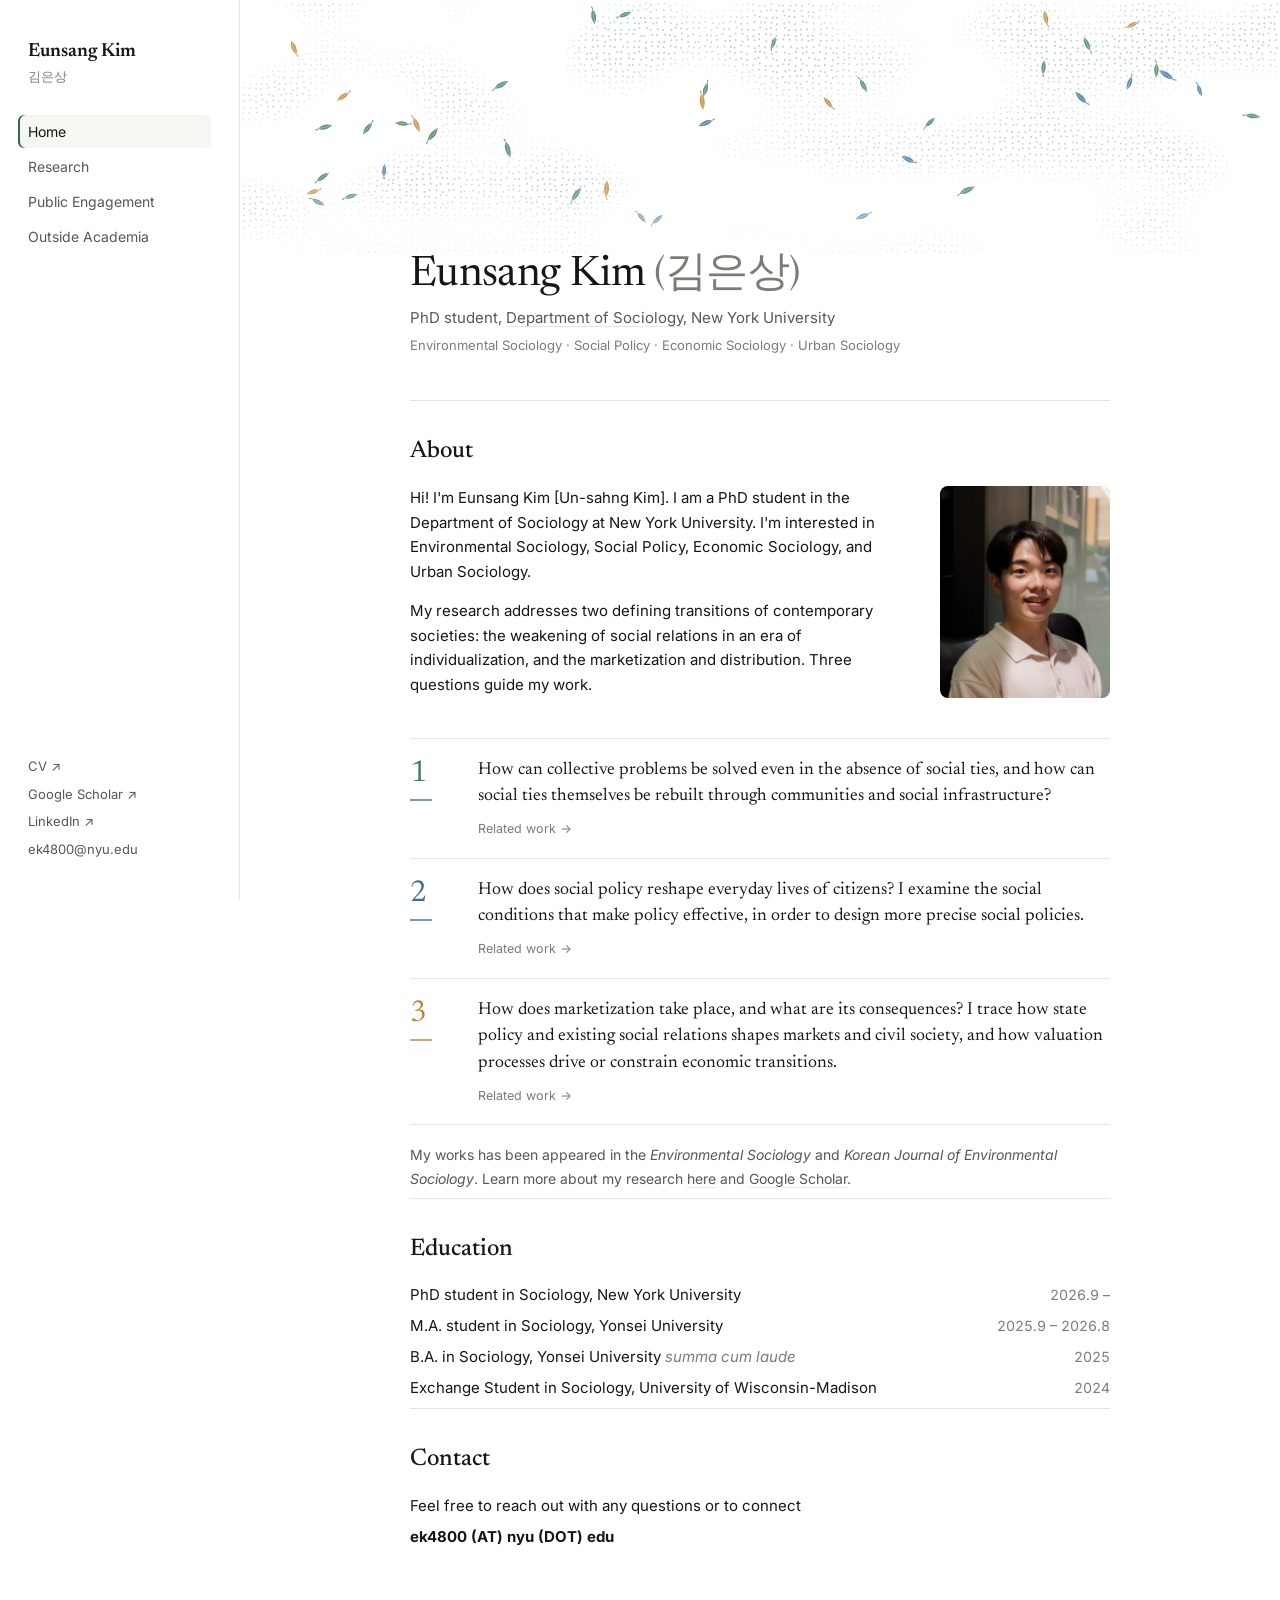
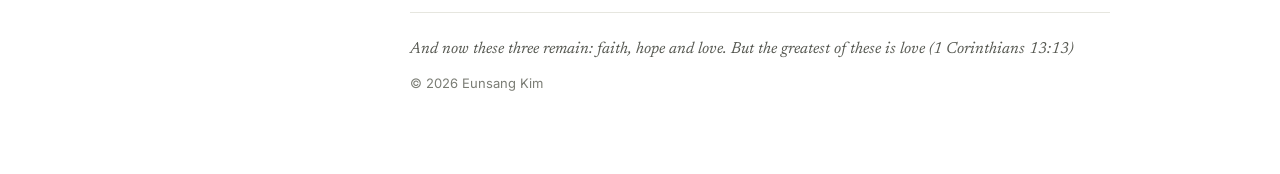
==== index.html @ 079c99fe "Add search metadata, structured data, sitemap and robots.txt Co-Authored-By: Claude Opus 5.5 <norepl" ====
<!DOCTYPE html>
<html lang="en">
<head>
<meta charset="utf-8">
<meta name="viewport" content="width=device-width, initial-scale=1">
<title>Eunsang Kim (김은상) | Sociology PhD Student, NYU</title>
<meta name="description" content="Eunsang Kim (김은상) is a PhD student in Sociology at New York University, working on environmental sociology, social policy, economic sociology, and urban sociology.">
<link rel="canonical" href="https://eunsangkim.com/">
<meta property="og:type" content="profile">
<meta property="og:site_name" content="Eunsang Kim (김은상)">
<meta property="og:title" content="Eunsang Kim (김은상) | Sociology PhD Student, NYU">
<meta property="og:description" content="Eunsang Kim (김은상) is a PhD student in Sociology at New York University, working on environmental sociology, social policy, economic sociology, and urban sociology.">
<meta property="og:url" content="https://eunsangkim.com/">
<meta property="og:image" content="https://eunsangkim.com/assets/img/profile.jpg">
<meta name="twitter:card" content="summary">
<script type="application/ld+json">{"@context": "https://schema.org", "@type": "Person", "name": "Eunsang Kim", "alternateName": ["김은상", "Un-sahng Kim"], "url": "https://eunsangkim.com/", "image": "https://eunsangkim.com/assets/img/profile.jpg", "jobTitle": "PhD Student in Sociology", "affiliation": {"@type": "Organization", "name": "New York University, Department of Sociology", "url": "https://as.nyu.edu/departments/sociology.html"}, "alumniOf": [{"@type": "CollegeOrUniversity", "name": "Yonsei University"}], "knowsAbout": ["Environmental Sociology", "Social Policy", "Economic Sociology", "Urban Sociology"], "sameAs": ["https://scholar.google.co.kr/citations?user=zy5nJL8AAAAJ", "https://www.linkedin.com/in/eunsang-kim-756927375/", "https://sites.google.com/view/eunsangkim/home"]}</script>
<link rel="preconnect" href="https://fonts.googleapis.com">
<link rel="preconnect" href="https://fonts.gstatic.com" crossorigin>
<link href="https://fonts.googleapis.com/css2?family=Inter:wght@400;500;600&family=Newsreader:ital,opsz,wght@0,6..72,400;0,6..72,500;0,6..72,600;1,6..72,400&display=swap" rel="stylesheet">
<link rel="stylesheet" href="assets/style.css">
</head>
<body>
<nav class="topbar" aria-label="Pages"><a href="index.html" aria-current="page">Home</a><a href="research.html">Research</a><a href="engagement.html">Public Engagement</a><a href="outside.html">Outside Academia</a><a href="https://drive.google.com/file/d/1_qo_aVGO8cDRxe0GpnkhuQXj25L4HvOu/view?usp=sharing" target="_blank" rel="noopener">CV ↗</a></nav>
<div class="shell">
  <aside class="sidebar">
    <a class="brand" href="index.html"><div class="name">Eunsang Kim</div><div class="name-ko">김은상</div></a>
    <nav class="nav" aria-label="Pages">
      <a href="index.html" aria-current="page">Home</a>
      <a href="research.html">Research</a>
      <a href="engagement.html">Public Engagement</a>
      <a href="outside.html">Outside Academia</a>
    </nav>
    <div class="side-links">
      <a href="https://drive.google.com/file/d/1_qo_aVGO8cDRxe0GpnkhuQXj25L4HvOu/view?usp=sharing" target="_blank" rel="noopener">CV ↗</a>
      <a href="https://scholar.google.co.kr/citations?user=zy5nJL8AAAAJ&amp;hl=ko&amp;oi=ao" target="_blank" rel="noopener">Google Scholar ↗</a>
      <a href="https://www.linkedin.com/in/eunsang-kim-756927375/" target="_blank" rel="noopener">LinkedIn ↗</a>
      <a href="mailto:ek4800@nyu.edu">ek4800@nyu.edu</a>
    </div>
  </aside>
  <main class="main" id="top">
    <header class="hero">
      <canvas class="stream" data-sim="rafts" data-bg="stipple" aria-hidden="true"></canvas>
      <div class="hero-text">
        <h1>Eunsang Kim <span class="ko">(김은상)</span></h1>
        <p class="role">PhD student, <a href="https://as.nyu.edu/departments/sociology.html" target="_blank" rel="noopener">Department of Sociology</a>, New York University</p>
        <p class="fields">Environmental Sociology · Social Policy · Economic Sociology · Urban Sociology</p>
      </div>
    </header>

    <section class="block" id="about">
      <h2>About</h2>
      <div class="about">
        <div class="prose">
          <p>Hi! I'm Eunsang Kim [Un-sahng Kim]. I am a PhD student in the Department of Sociology at New York University. I'm interested in Environmental Sociology, Social Policy, Economic Sociology, and Urban Sociology.</p>
          <p>My research addresses two defining transitions of contemporary societies: the weakening of social relations in an era of individualization, and the marketization and distribution. Three questions guide my work.</p>
        </div>
        <img class="portrait" src="assets/img/profile.jpg" alt="Portrait of Eunsang Kim">
      </div>

      <ol class="rq">
        <li class="c1"><span class="num">1</span>
          <p class="q">How can collective problems be solved even in the absence of social ties, and how can social ties themselves be rebuilt through communities and social infrastructure?</p>
          <a class="more" href="research.html#community">Related work →</a></li>
        <li class="c2"><span class="num">2</span>
          <p class="q">How does social policy reshape everyday lives of citizens? I examine the social conditions that make policy effective, in order to design more precise social policies.</p>
          <a class="more" href="research.html#policy">Related work →</a></li>
        <li class="c3"><span class="num">3</span>
          <p class="q">How does marketization take place, and what are its consequences? I trace how state policy and existing social relations shapes markets and civil society, and how valuation processes drive or constrain economic transitions.</p>
          <a class="more" href="research.html#valuation">Related work →</a></li>
      </ol>
      <p class="venue">My works has been appeared in the <em>Environmental Sociology</em> and <em>Korean Journal of Environmental Sociology</em>. Learn more about my research <a href="research.html">here</a> and <a href="https://scholar.google.co.kr/citations?user=zy5nJL8AAAAJ&amp;hl=ko&amp;oi=ao" target="_blank" rel="noopener">Google Scholar</a>.</p>
    </section>

    <section class="block" id="education">
      <h2>Education</h2>
      <dl class="dl">
        <dt>PhD student in Sociology, New York University</dt><dd>2026.9 –</dd>
        <dt>M.A. student in Sociology, Yonsei University</dt><dd>2025.9 – 2026.8</dd>
        <dt>B.A. in Sociology, Yonsei University <span class="note">summa cum laude</span></dt><dd>2025</dd>
        <dt>Exchange Student in Sociology, University of Wisconsin-Madison</dt><dd>2024</dd>
      </dl>
    </section>

    <section class="block contact" id="contact">
      <h2>Contact</h2>
      <p>Feel free to reach out with any questions or to connect</p>
      <p><strong>ek4800 (AT) nyu (DOT) edu</strong></p>
    </section>

    <footer class="foot">
      <blockquote>And now these three remain: faith, hope and love. But the greatest of these is love (1 Corinthians 13:13)</blockquote>
      <p>© 2026 Eunsang Kim</p>
    </footer>
  </main>
</div>
<script src="assets/sims.js?v=13"></script>
</body>
</html>
---- assets/style.css ----
/* Eunsang Kim — personal site. Plain CSS, no build step. */
:root {
  --bg: #ffffff;
  --surface: #f6f6f2;
  --ink: #161714;
  --ink-2: #565851;
  --ink-3: #7b7d75;
  --line: #e6e6df;
  --accent: #2f6b4f;
  --accent-soft: #e8f0eb;
  /* one colour per research question / theme */
  --q1: #3f7d5a;   /* communities & social infrastructure — forest */
  --q2: #3a6f98;   /* social policy & inequality — water */
  --q3: #b9832f;   /* valuation & markets — earth */
  --sans: "Inter", ui-sans-serif, system-ui, -apple-system, "Segoe UI", "Apple SD Gothic Neo", sans-serif;
  --serif: "Newsreader", "Iowan Old Style", Georgia, "Apple SD Gothic Neo", serif;
  --sidebar: 240px;
  --content: 700px;
  --radius: 6px;
}
@media (prefers-color-scheme: dark) {
  :root {
    --bg: #141513; --surface: #1c1d1a; --ink: #eeeee8; --ink-2: #b4b5ad;
    --ink-3: #8a8b83; --line: #2b2c28; --accent: #7fbf9c; --accent-soft: #1f2a24;
    --q1: #7fbf9c; --q2: #82b1d6; --q3: #ddb06a;
  }
}

* { box-sizing: border-box; }
html { scroll-behavior: smooth; scroll-padding-top: 24px; }
body {
  margin: 0; background: var(--bg); color: var(--ink);
  font: 15px/1.65 var(--sans); -webkit-font-smoothing: antialiased;
}
a { color: inherit; text-decoration: underline; text-decoration-color: var(--line); text-underline-offset: 3px; }
a:hover { color: var(--accent); text-decoration-color: currentColor; }
img { max-width: 100%; display: block; }

/* ---------- layout ---------- */
.shell { display: grid; grid-template-columns: var(--sidebar) minmax(0, 1fr); min-height: 100vh; }
.sidebar {
  position: sticky; top: 0; height: 100vh; padding: 40px 28px;
  border-right: 1px solid var(--line); display: flex; flex-direction: column; gap: 28px;
}
.brand { text-decoration: none; }
.brand .name { font: 600 19px/1.25 var(--serif); }
.brand .name-ko { font-size: 13px; color: var(--ink-3); margin-top: 2px; }
.nav { display: flex; flex-direction: column; gap: 2px; }
.nav a {
  text-decoration: none; color: var(--ink-2); font-size: 14px;
  padding: 5px 10px; margin-left: -10px; border-radius: var(--radius);
}
.nav a:hover { color: var(--ink); background: var(--surface); }
.nav a[aria-current="page"] { color: var(--ink); background: var(--surface); box-shadow: inset 2px 0 0 var(--accent); }
.side-links { margin-top: auto; display: flex; flex-direction: column; gap: 6px; font-size: 13px; }
.side-links a { text-decoration: none; color: var(--ink-2); }
.side-links a:hover { color: var(--accent); }

.main { min-width: 0; padding: 0 48px 80px; }
.block, .page-head, .foot, .hero-text { max-width: var(--content); margin-left: auto; margin-right: auto; }

/* ---------- home hero with flock ---------- */
.hero { position: relative; height: min(400px, 60vh); display: flex; align-items: flex-end; padding-bottom: 44px; }
.stream {
  position: absolute; inset: 0 -48px 0 -48px; width: calc(100% + 96px); height: 100%;
  -webkit-mask-image: linear-gradient(to bottom, #000 45%, transparent 78%);
          mask-image: linear-gradient(to bottom, #000 45%, transparent 78%);
}
.hero-text { position: relative; width: 100%; pointer-events: none; animation: rise 900ms cubic-bezier(.2,.7,.2,1) both 150ms; }
.hero-text a { pointer-events: auto; }
.hero h1 { font: 400 clamp(32px, 4vw, 42px)/1.1 var(--serif); margin: 0 0 8px; letter-spacing: -0.015em; }
.hero h1 .ko { color: var(--ink-3); }
.hero .role { font-size: 15px; margin: 0 0 4px; color: var(--ink-2); }
.hero .fields { font-size: 13px; color: var(--ink-3); margin: 0; }

@keyframes rise { from { opacity: 0; transform: translateY(6px); } }

/* ---------- sub-page header ---------- */
.page-head { padding: 72px 0 28px; }
.page-head h1 { font: 400 clamp(30px, 3.6vw, 38px)/1.1 var(--serif); margin: 0; letter-spacing: -0.015em; }
.page-head p { color: var(--ink-3); margin: 8px 0 0; font-size: 14px; }

/* ---------- sections ---------- */
.block { padding: 36px 0 8px; border-top: 1px solid var(--line); }
.block > h2 { font: 500 24px/1.2 var(--serif); margin: 0 0 20px; }
.block h3 {
  font: 600 12px/1.4 var(--sans); text-transform: uppercase; letter-spacing: 0.08em;
  color: var(--ink-3); margin: 32px 0 14px;
}
.block h3:first-of-type { margin-top: 8px; }
.prose p { margin: 0 0 14px; }

.about { display: grid; grid-template-columns: minmax(0, 1fr) 170px; gap: 32px; align-items: start; }
.portrait { width: 170px; aspect-ratio: 4 / 5; object-fit: cover; border-radius: 8px; }

/* research questions: numbered rows tied to theme colours */
.rq { margin: 26px 0 8px; padding: 0; list-style: none; }
.rq li {
  display: grid; grid-template-columns: 54px minmax(0, 1fr); gap: 4px 14px;
  padding: 18px 0; border-top: 1px solid var(--line);
}
.rq li:last-child { border-bottom: 1px solid var(--line); }
.rq .num { font: 400 30px/1 var(--serif); color: var(--c); padding-top: 2px; }
.rq .num::after { content: ""; display: block; width: 22px; height: 2px; margin-top: 10px; background: var(--c); opacity: .7; }
.rq p { margin: 0; }
.rq .q { font: 400 17.5px/1.5 var(--serif); }
.rq .more { grid-column: 2; font-size: 12.5px; color: var(--ink-3); text-decoration: none; margin-top: 6px; }
.rq .more:hover { color: var(--c); }
.c1 { --c: var(--q1); } .c2 { --c: var(--q2); } .c3 { --c: var(--q3); }

.venue { font-size: 14px; color: var(--ink-2); margin: 18px 0 0; }

/* education / simple lists */
.dl { display: grid; grid-template-columns: 1fr auto; gap: 6px 20px; margin: 0; }
.dl dt { margin: 0; }
.dl dd { margin: 0; color: var(--ink-3); font-size: 14px; font-variant-numeric: tabular-nums; text-align: right; }
.dl .note { color: var(--ink-3); font-style: italic; }
.contact p { margin: 0 0 6px; }

/* ---------- research ---------- */
.topic-bar { display: flex; flex-wrap: wrap; gap: 8px; margin: 0 0 8px; }
.pill {
  font: 500 13px/1 var(--sans); height: 30px; padding: 0 12px; border: 0; cursor: pointer;
  border-radius: 999px; color: var(--ink-2); background: transparent; box-shadow: inset 0 0 0 1px var(--line);
  display: inline-flex; align-items: center; gap: 7px;
}
.pill i { width: 8px; height: 8px; border-radius: 50%; background: var(--c); }
.pill:hover { color: var(--ink); background: var(--surface); }
.pill[aria-pressed="true"] { color: var(--bg); background: var(--ink); box-shadow: none; }
.legend { font-size: 12px; color: var(--ink-3); margin: 8px 0 0; }

.theme[hidden] { display: none; }
.theme h3 { display: flex; align-items: center; gap: 8px; }
.theme h3 i { width: 8px; height: 8px; border-radius: 50%; background: var(--c); }
.paper { padding: 16px 0; border-bottom: 1px solid var(--line); }
.paper:last-child { border-bottom: 0; }
.paper .title { font: 500 17px/1.4 var(--serif); margin: 0 0 4px; }
.paper .meta { font-size: 14px; color: var(--ink-2); margin: 0; }
.tag {
  display: inline-block; font: 600 10.5px/1 var(--sans); letter-spacing: 0.06em; text-transform: uppercase;
  padding: 4px 7px; border-radius: 4px; margin-right: 8px; vertical-align: 2px;
  color: var(--ink-2); background: var(--surface); box-shadow: inset 0 0 0 1px var(--line);
}
.tag.pub { color: var(--accent); background: var(--accent-soft); box-shadow: none; }
.honor { font-size: 13px; color: var(--accent); margin: 4px 0 0; }
.links { display: flex; flex-wrap: wrap; gap: 6px; margin-top: 10px; align-items: flex-start; }
.lpill {
  display: inline-flex; align-items: center; height: 26px; padding: 0 10px; border-radius: var(--radius);
  font-size: 12.5px; text-decoration: none; color: var(--ink-2); box-shadow: inset 0 0 0 1px var(--line);
}
.lpill:hover { color: var(--accent); box-shadow: inset 0 0 0 1px var(--accent); }
details { width: auto; }
details[open] { width: 100%; }
details > summary {
  list-style: none; cursor: pointer; display: inline-flex; align-items: center; height: 26px; padding: 0 10px;
  border-radius: var(--radius); font-size: 12.5px; color: var(--ink-2); box-shadow: inset 0 0 0 1px var(--line);
}
details > summary::-webkit-details-marker { display: none; }
details > summary::after { content: "+"; margin-left: 6px; color: var(--ink-3); }
details[open] > summary::after { content: "–"; }
details > summary:hover { color: var(--accent); }
.abstract { font-size: 14px; color: var(--ink-2); margin: 12px 0 4px; padding-left: 14px; border-left: 2px solid var(--line); }
.abstract p { margin: 0 0 10px; }

.awards { list-style: none; margin: 0; padding: 0; }
.awards li { padding: 12px 0; border-bottom: 1px solid var(--line); }
.awards li:last-child { border-bottom: 0; }
.awards .aw { font-weight: 600; }
.awards .org { color: var(--ink-2); font-size: 14px; }
.awards .paper-t { font: italic 15px/1.45 var(--serif); color: var(--ink-2); margin-top: 2px; }
.awards .date { float: right; color: var(--ink-3); font-size: 13px; margin-left: 12px; }
.awards .links { margin-top: 6px; }

.gallery { display: grid; grid-template-columns: repeat(2, 1fr); gap: 16px; margin-top: 8px; }
.gallery figure { margin: 0; }
.gallery img { width: 100%; height: 220px; object-fit: contain; border-radius: var(--radius); background: var(--surface); padding: 8px; }
.gallery figcaption { font-size: 12px; color: var(--ink-3); margin-top: 6px; line-height: 1.4; }

/* ---------- cards (engagement / outside) ---------- */
.item { display: grid; grid-template-columns: 220px minmax(0, 1fr); gap: 26px; padding: 26px 0; border-bottom: 1px solid var(--line); align-items: start; }
.item:last-child { border-bottom: 0; }
.item.noimg { grid-template-columns: 1fr; }
.item .pic { display: flex; flex-direction: column; gap: 8px; }
.item .pic img { width: 100%; height: auto; max-height: 300px; object-fit: cover; border-radius: var(--radius); }
.item .pic img.full { max-height: none; }
.item .pic img.logo { object-fit: contain; background: #fff; padding: 18px; }
.item h4 { font: 500 18px/1.35 var(--serif); margin: 0 0 2px; }
.item .sub { font-size: 13px; color: var(--ink-3); margin: 0 0 10px; }
.item ul { margin: 0; padding-left: 18px; color: var(--ink-2); font-size: 14px; }
.item li { margin-bottom: 4px; }
.item p { margin: 0 0 8px; color: var(--ink-2); font-size: 14px; }

/* ---------- footer ---------- */
.foot { border-top: 1px solid var(--line); margin-top: 48px; padding-top: 24px; color: var(--ink-3); font-size: 13px; }
.foot blockquote { font: italic 16px/1.5 var(--serif); color: var(--ink-2); margin: 0 0 12px; }
.foot p { margin: 0; }

/* ---------- mobile ---------- */
.topbar { display: none; }
@media (max-width: 860px) {
  .shell { grid-template-columns: 1fr; }
  .sidebar { display: none; }
  .topbar {
    display: flex; position: sticky; top: 0; z-index: 5; gap: 4px; overflow-x: auto; align-items: center;
    padding: 10px 16px; background: color-mix(in srgb, var(--bg) 92%, transparent);
    backdrop-filter: blur(8px); border-bottom: 1px solid var(--line);
  }
  .topbar a { white-space: nowrap; text-decoration: none; font-size: 13px; color: var(--ink-2); padding: 4px 10px; border-radius: 999px; }
  .topbar a[aria-current="page"] { color: var(--bg); background: var(--ink); }
  html { scroll-padding-top: 60px; }
  .main { padding: 0 20px 60px; }
  .hero { height: 300px; padding-bottom: 28px; }
  .stream { inset: 0 -20px; width: calc(100% + 40px); }

  .page-head { padding-top: 36px; }
  .about { grid-template-columns: 1fr; gap: 20px; }
  .portrait { width: 140px; order: -1; }
  .rq li { grid-template-columns: 40px minmax(0, 1fr); }
  .rq .num { font-size: 24px; }
  .item { grid-template-columns: 1fr; gap: 14px; }
  .item .pic img { max-height: 340px; }
  .gallery { grid-template-columns: 1fr; }
  .awards .date { float: none; display: block; margin: 0; }
}
@media (prefers-reduced-motion: reduce) { .hero-text { animation: none; } }
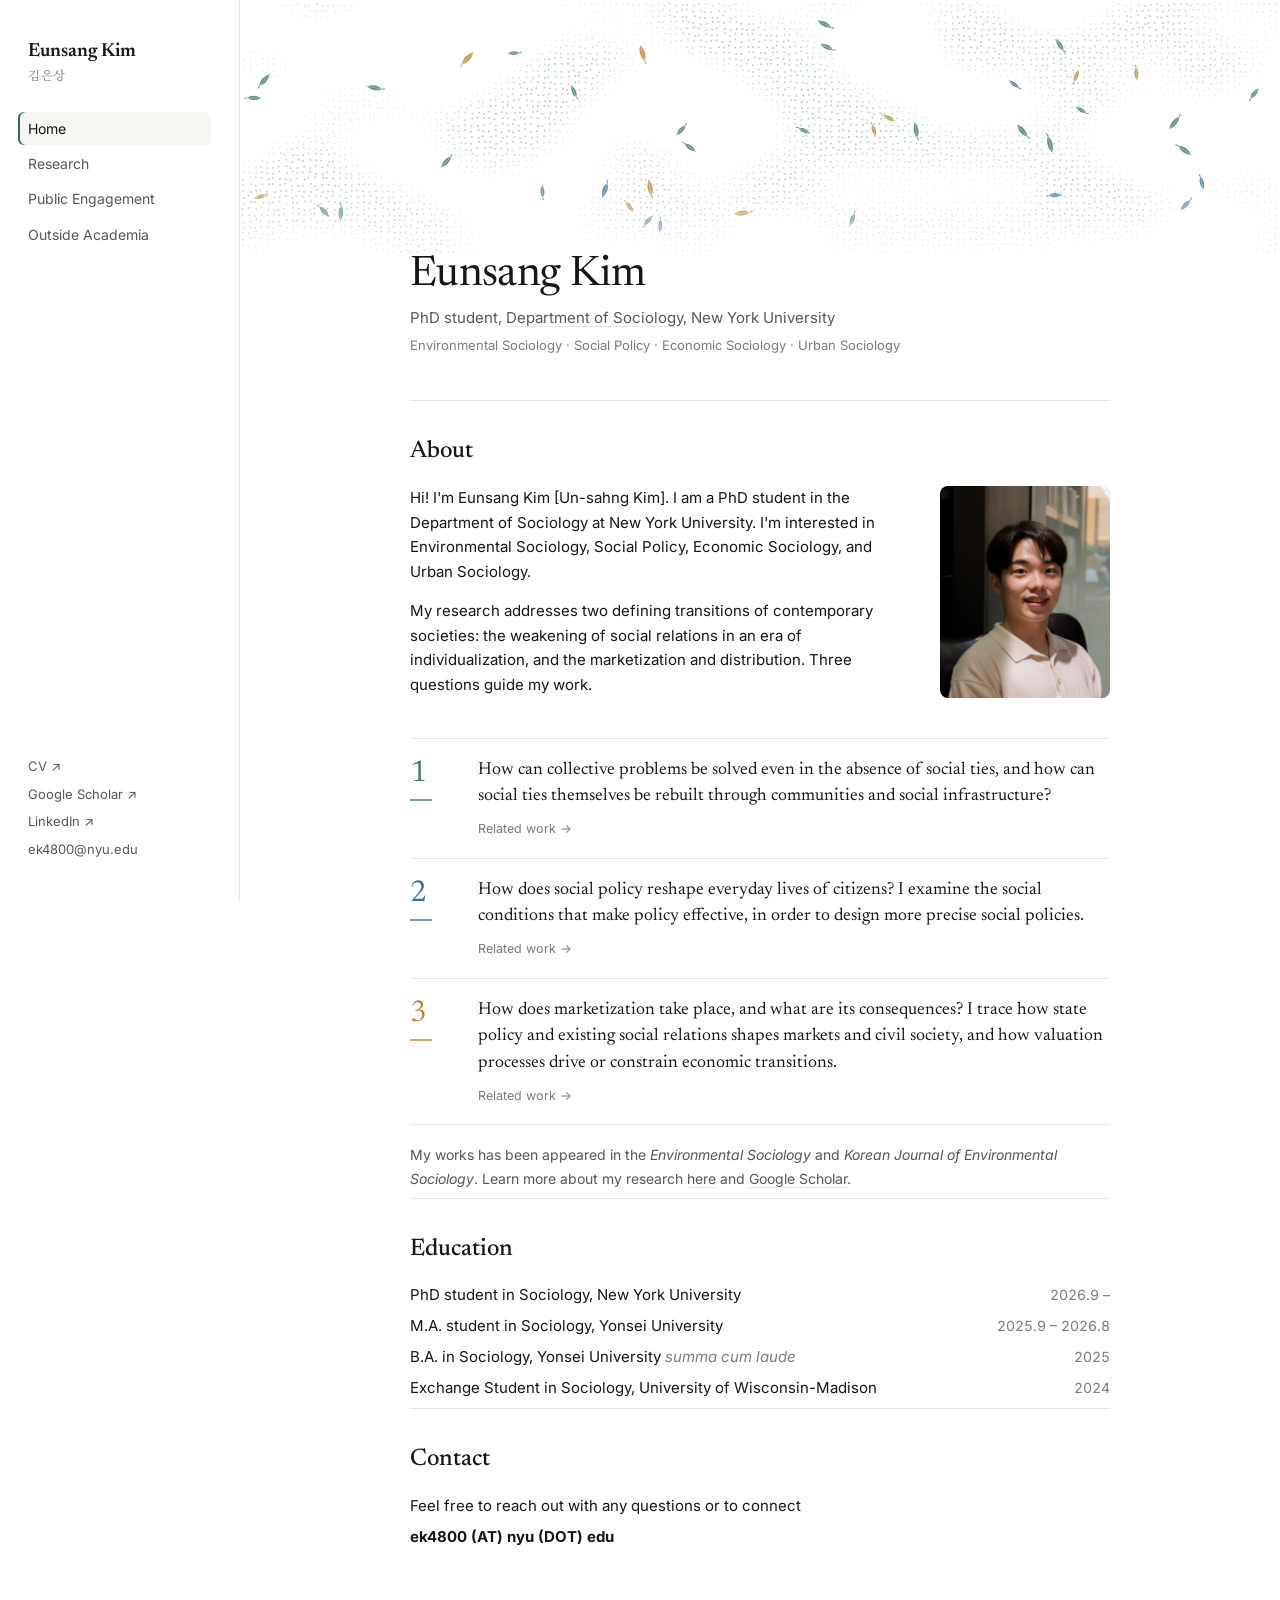
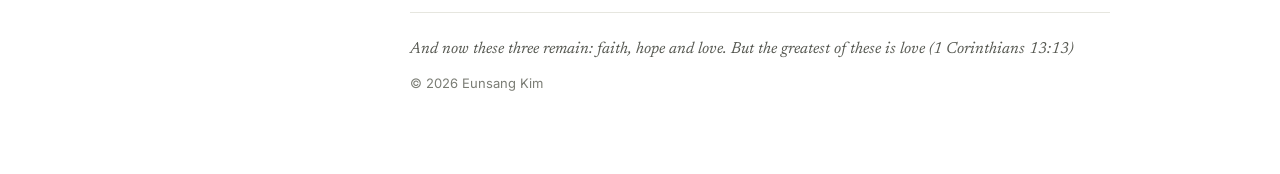
==== commit 77e9aebf: "Korean name: remove from heading, small Noto Serif KR under name Co-Authored-By: Claude Opus 5.5 <no" ====
--- a/index.html
+++ b/index.html
@@ -17,13 +17,14 @@
 <link rel="preconnect" href="https://fonts.googleapis.com">
 <link rel="preconnect" href="https://fonts.gstatic.com" crossorigin>
 <link href="https://fonts.googleapis.com/css2?family=Inter:wght@400;500;600&family=Newsreader:ital,opsz,wght@0,6..72,400;0,6..72,500;0,6..72,600;1,6..72,400&display=swap" rel="stylesheet">
-<link rel="stylesheet" href="assets/style.css">
+<link href="https://fonts.googleapis.com/css2?family=Noto+Serif+KR:wght@400&text=%EA%B9%80%EC%9D%80%EC%83%81&display=swap" rel="stylesheet">
+<link rel="stylesheet" href="assets/style.css?v=2">
 </head>
 <body>
 <nav class="topbar" aria-label="Pages"><a href="index.html" aria-current="page">Home</a><a href="research.html">Research</a><a href="engagement.html">Public Engagement</a><a href="outside.html">Outside Academia</a><a href="https://drive.google.com/file/d/1_qo_aVGO8cDRxe0GpnkhuQXj25L4HvOu/view?usp=sharing" target="_blank" rel="noopener">CV ↗</a></nav>
 <div class="shell">
   <aside class="sidebar">
-    <a class="brand" href="index.html"><div class="name">Eunsang Kim</div><div class="name-ko">김은상</div></a>
+    <a class="brand" href="index.html"><div class="name">Eunsang Kim</div><div class="name-ko" lang="ko">김은상</div></a>
     <nav class="nav" aria-label="Pages">
       <a href="index.html" aria-current="page">Home</a>
       <a href="research.html">Research</a>
@@ -41,7 +42,8 @@
     <header class="hero">
       <canvas class="stream" data-sim="rafts" data-bg="stipple" aria-hidden="true"></canvas>
       <div class="hero-text">
-        <h1>Eunsang Kim <span class="ko">(김은상)</span></h1>
+        <h1>Eunsang Kim</h1>
+        <p class="ko-mobile" lang="ko">김은상</p>
         <p class="role">PhD student, <a href="https://as.nyu.edu/departments/sociology.html" target="_blank" rel="noopener">Department of Sociology</a>, New York University</p>
         <p class="fields">Environmental Sociology · Social Policy · Economic Sociology · Urban Sociology</p>
       </div>
--- a/assets/style.css
+++ b/assets/style.css
@@ -44,7 +44,7 @@
 }
 .brand { text-decoration: none; }
 .brand .name { font: 600 19px/1.25 var(--serif); }
-.brand .name-ko { font-size: 13px; color: var(--ink-3); margin-top: 2px; }
+.brand .name-ko { font: 400 12.5px/1.4 "Noto Serif KR", var(--serif); color: var(--ink-3); margin-top: 3px; letter-spacing: 0.04em; }
 .nav { display: flex; flex-direction: column; gap: 2px; }
 .nav a {
   text-decoration: none; color: var(--ink-2); font-size: 14px;
@@ -69,7 +69,7 @@
 .hero-text { position: relative; width: 100%; pointer-events: none; animation: rise 900ms cubic-bezier(.2,.7,.2,1) both 150ms; }
 .hero-text a { pointer-events: auto; }
 .hero h1 { font: 400 clamp(32px, 4vw, 42px)/1.1 var(--serif); margin: 0 0 8px; letter-spacing: -0.015em; }
-.hero h1 .ko { color: var(--ink-3); }
+.hero .ko-mobile { display: none; font: 400 14px/1.4 "Noto Serif KR", var(--serif); color: var(--ink-3); letter-spacing: 0.04em; margin: -4px 0 10px; }
 .hero .role { font-size: 15px; margin: 0 0 4px; color: var(--ink-2); }
 .hero .fields { font-size: 13px; color: var(--ink-3); margin: 0; }
 
@@ -210,6 +210,7 @@
   html { scroll-padding-top: 60px; }
   .main { padding: 0 20px 60px; }
   .hero { height: 300px; padding-bottom: 28px; }
+  .hero .ko-mobile { display: block; }
   .stream { inset: 0 -20px; width: calc(100% + 40px); }
 
   .page-head { padding-top: 36px; }
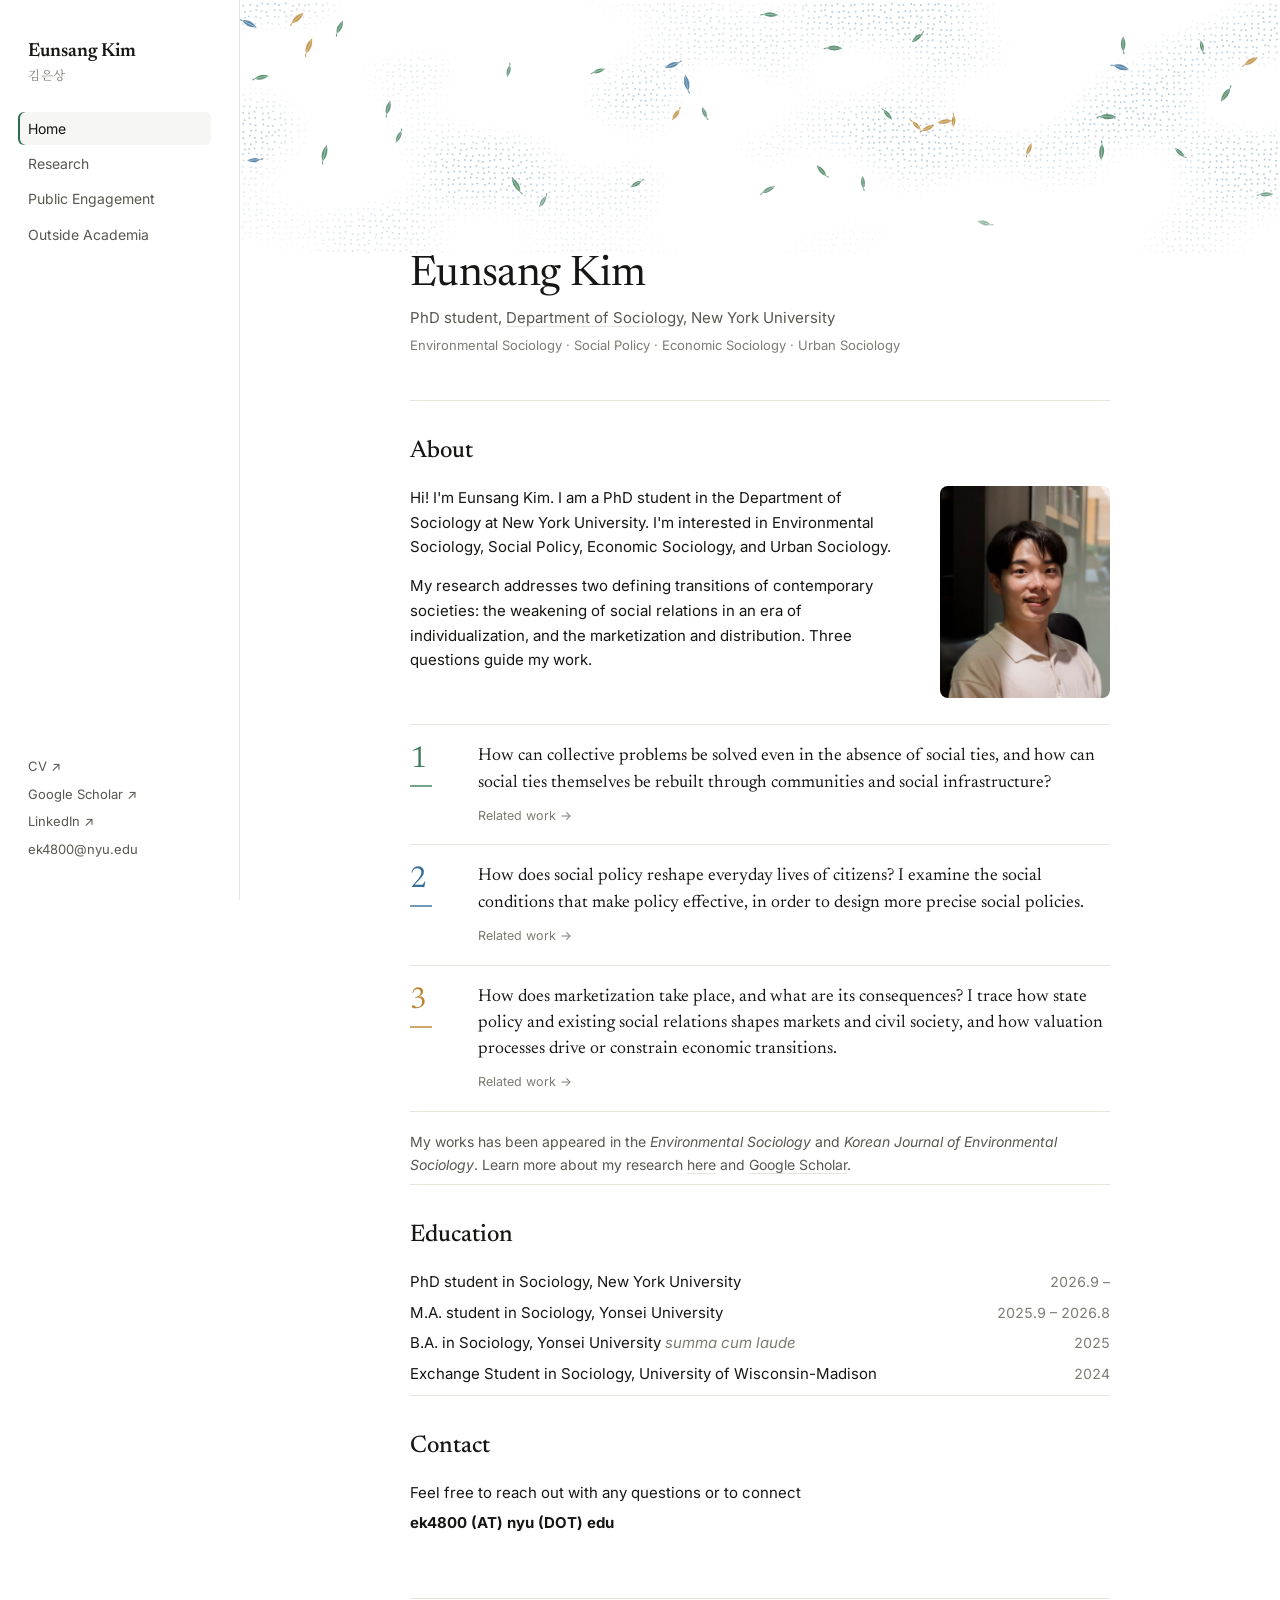
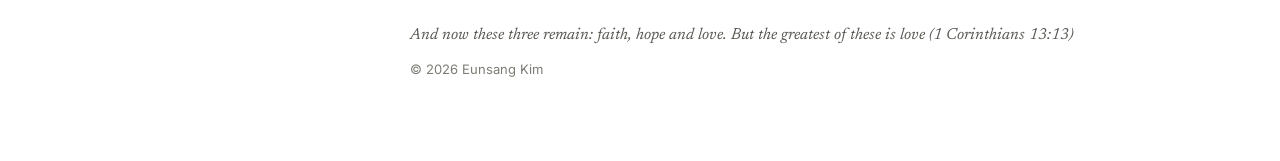
==== commit 208d7222: "Remove pronunciation note from About Co-Authored-By: Claude Opus 5.5 <noreply@anthropic.com>" ====
--- a/index.html
+++ b/index.html
@@ -13,7 +13,7 @@
 <meta property="og:url" content="https://eunsangkim.com/">
 <meta property="og:image" content="https://eunsangkim.com/assets/img/profile.jpg">
 <meta name="twitter:card" content="summary">
-<script type="application/ld+json">{"@context": "https://schema.org", "@type": "Person", "name": "Eunsang Kim", "alternateName": ["김은상", "Un-sahng Kim"], "url": "https://eunsangkim.com/", "image": "https://eunsangkim.com/assets/img/profile.jpg", "jobTitle": "PhD Student in Sociology", "affiliation": {"@type": "Organization", "name": "New York University, Department of Sociology", "url": "https://as.nyu.edu/departments/sociology.html"}, "alumniOf": [{"@type": "CollegeOrUniversity", "name": "Yonsei University"}], "knowsAbout": ["Environmental Sociology", "Social Policy", "Economic Sociology", "Urban Sociology"], "sameAs": ["https://scholar.google.co.kr/citations?user=zy5nJL8AAAAJ", "https://www.linkedin.com/in/eunsang-kim-756927375/", "https://sites.google.com/view/eunsangkim/home"]}</script>
+<script type="application/ld+json">{"@context": "https://schema.org", "@type": "Person", "name": "Eunsang Kim", "alternateName": ["김은상"], "url": "https://eunsangkim.com/", "image": "https://eunsangkim.com/assets/img/profile.jpg", "jobTitle": "PhD Student in Sociology", "affiliation": {"@type": "Organization", "name": "New York University, Department of Sociology", "url": "https://as.nyu.edu/departments/sociology.html"}, "alumniOf": [{"@type": "CollegeOrUniversity", "name": "Yonsei University"}], "knowsAbout": ["Environmental Sociology", "Social Policy", "Economic Sociology", "Urban Sociology"], "sameAs": ["https://scholar.google.co.kr/citations?user=zy5nJL8AAAAJ", "https://www.linkedin.com/in/eunsang-kim-756927375/", "https://sites.google.com/view/eunsangkim/home"]}</script>
 <link rel="preconnect" href="https://fonts.googleapis.com">
 <link rel="preconnect" href="https://fonts.gstatic.com" crossorigin>
 <link href="https://fonts.googleapis.com/css2?family=Inter:wght@400;500;600&family=Newsreader:ital,opsz,wght@0,6..72,400;0,6..72,500;0,6..72,600;1,6..72,400&display=swap" rel="stylesheet">
@@ -53,7 +53,7 @@
       <h2>About</h2>
       <div class="about">
         <div class="prose">
-          <p>Hi! I'm Eunsang Kim [Un-sahng Kim]. I am a PhD student in the Department of Sociology at New York University. I'm interested in Environmental Sociology, Social Policy, Economic Sociology, and Urban Sociology.</p>
+          <p>Hi! I'm Eunsang Kim. I am a PhD student in the Department of Sociology at New York University. I'm interested in Environmental Sociology, Social Policy, Economic Sociology, and Urban Sociology.</p>
           <p>My research addresses two defining transitions of contemporary societies: the weakening of social relations in an era of individualization, and the marketization and distribution. Three questions guide my work.</p>
         </div>
         <img class="portrait" src="assets/img/profile.jpg" alt="Portrait of Eunsang Kim">
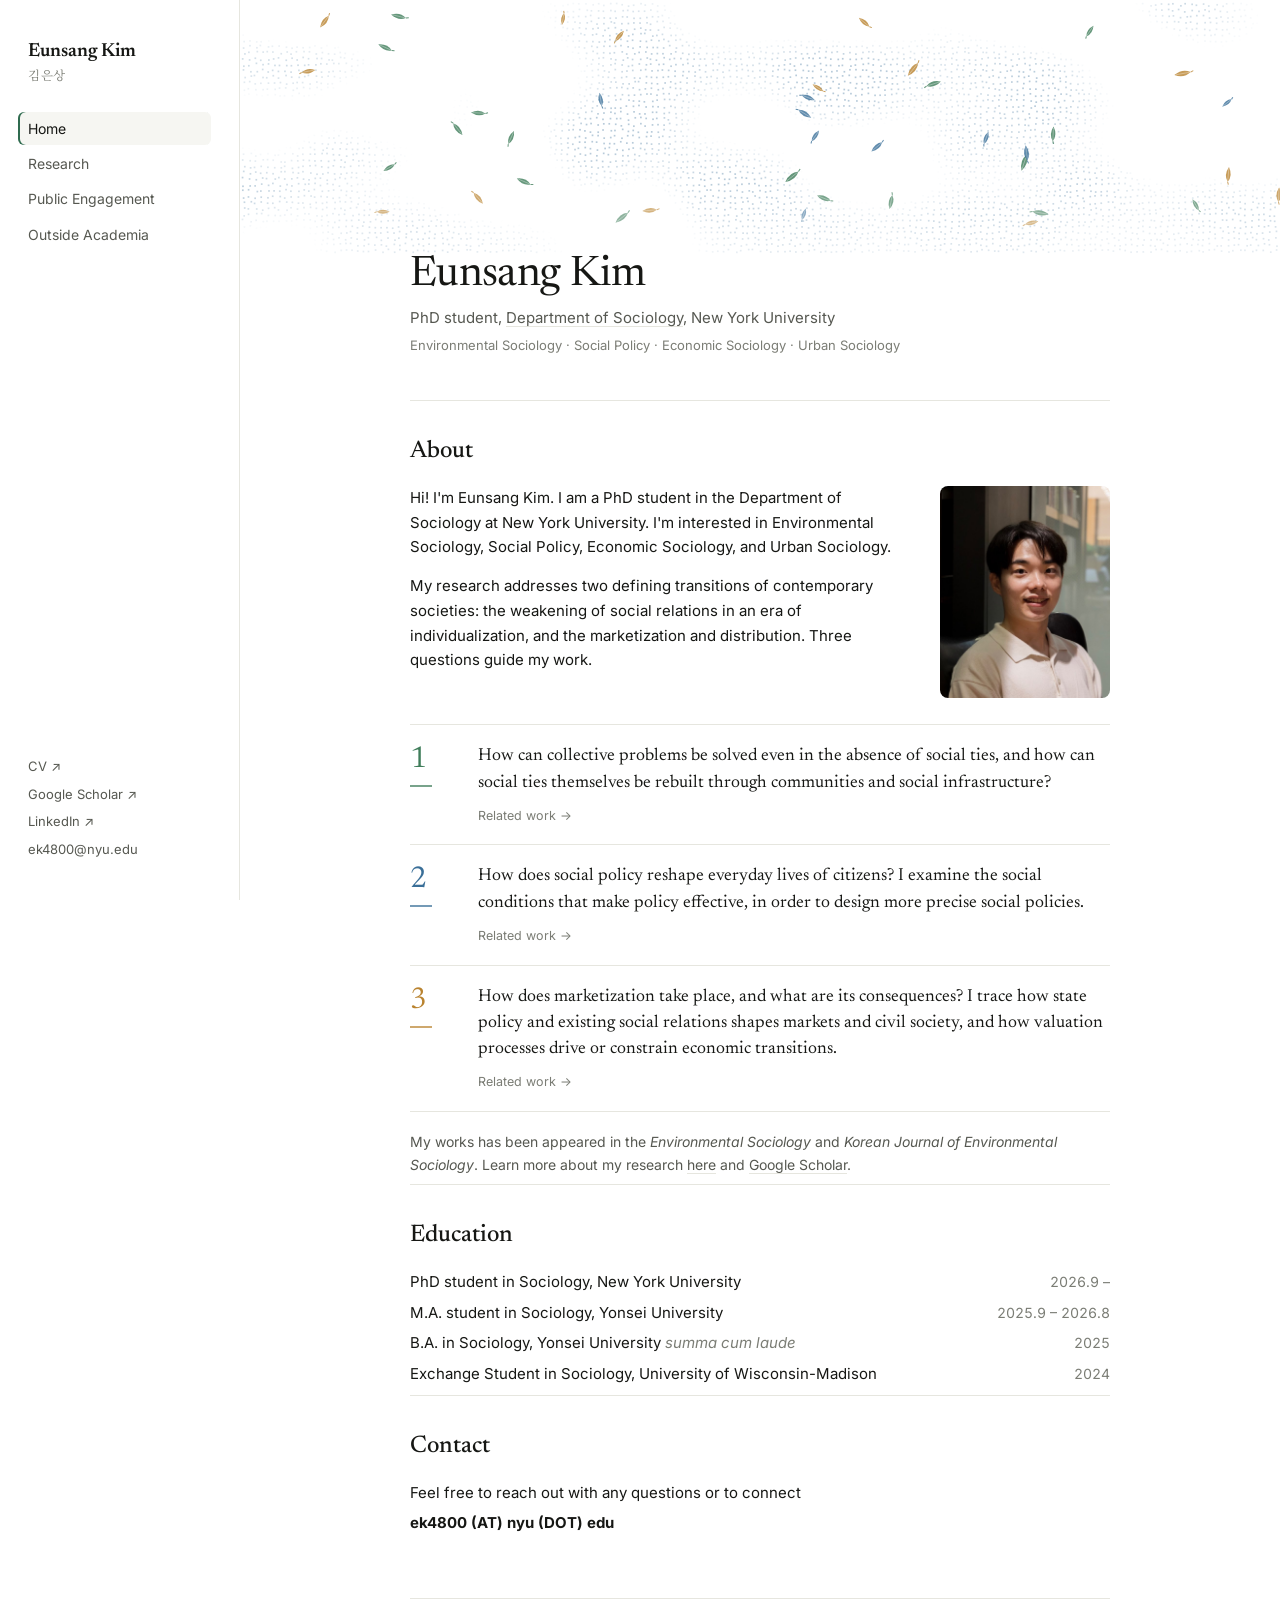
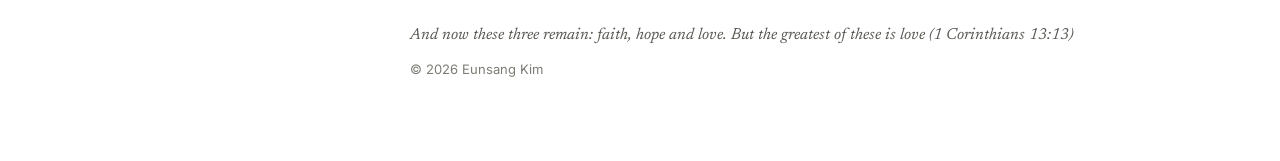
==== commit 43c25890: "Outside Academia: restore baseball photos, Tennis first, fix Sagwim/Joy photos, add Instagram links " ====
--- a/index.html
+++ b/index.html
@@ -18,7 +18,7 @@
 <link rel="preconnect" href="https://fonts.gstatic.com" crossorigin>
 <link href="https://fonts.googleapis.com/css2?family=Inter:wght@400;500;600&family=Newsreader:ital,opsz,wght@0,6..72,400;0,6..72,500;0,6..72,600;1,6..72,400&display=swap" rel="stylesheet">
 <link href="https://fonts.googleapis.com/css2?family=Noto+Serif+KR:wght@400&text=%EA%B9%80%EC%9D%80%EC%83%81&display=swap" rel="stylesheet">
-<link rel="stylesheet" href="assets/style.css?v=2">
+<link rel="stylesheet" href="assets/style.css?v=3">
 </head>
 <body>
 <nav class="topbar" aria-label="Pages"><a href="index.html" aria-current="page">Home</a><a href="research.html">Research</a><a href="engagement.html">Public Engagement</a><a href="outside.html">Outside Academia</a><a href="https://drive.google.com/file/d/1_qo_aVGO8cDRxe0GpnkhuQXj25L4HvOu/view?usp=sharing" target="_blank" rel="noopener">CV ↗</a></nav>
--- a/assets/style.css
+++ b/assets/style.css
@@ -183,6 +183,8 @@
 .item .pic { display: flex; flex-direction: column; gap: 8px; }
 .item .pic img { width: 100%; height: auto; max-height: 300px; object-fit: cover; border-radius: var(--radius); }
 .item .pic img.full { max-height: none; }
+.item .pic .thumbs { display: grid; grid-template-columns: repeat(3, 1fr); gap: 6px; }
+.item .pic .thumbs img { aspect-ratio: 1; object-fit: cover; max-height: none; }
 .item .pic img.logo { object-fit: contain; background: #fff; padding: 18px; }
 .item h4 { font: 500 18px/1.35 var(--serif); margin: 0 0 2px; }
 .item .sub { font-size: 13px; color: var(--ink-3); margin: 0 0 10px; }
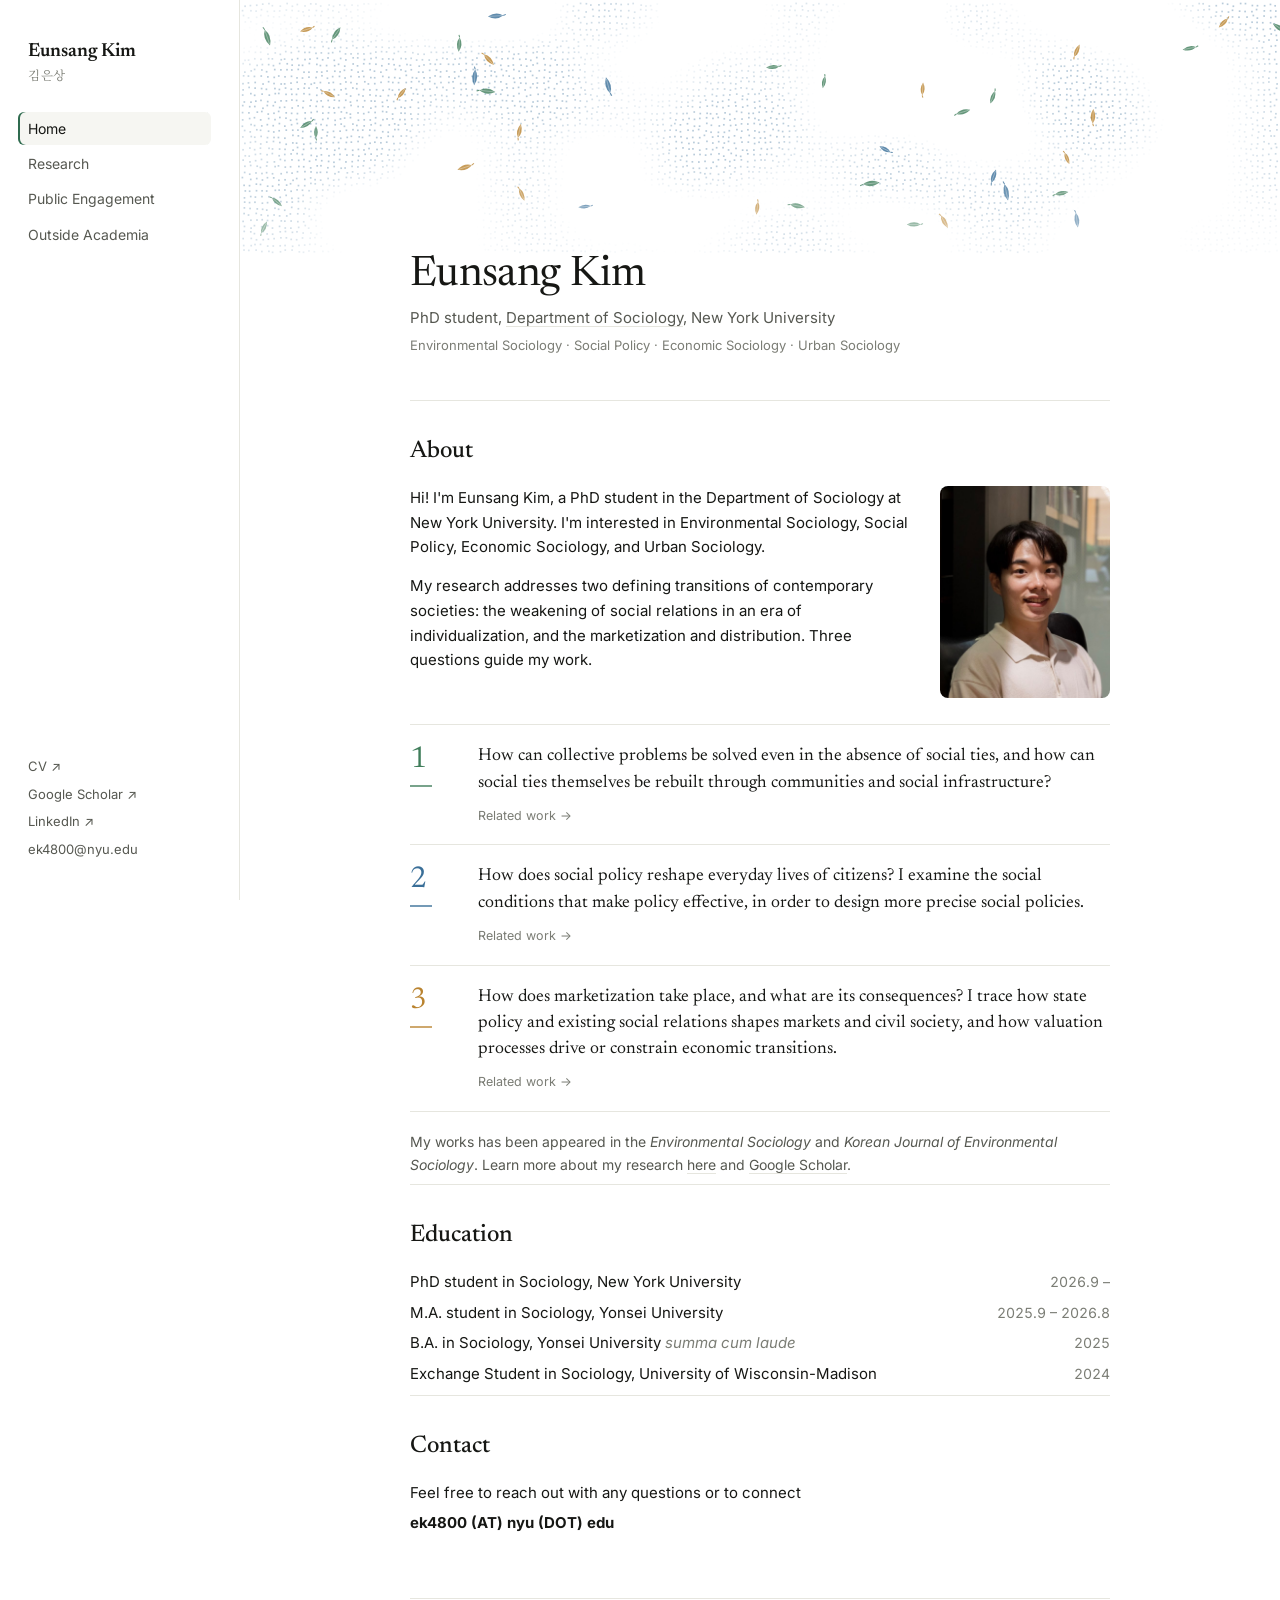
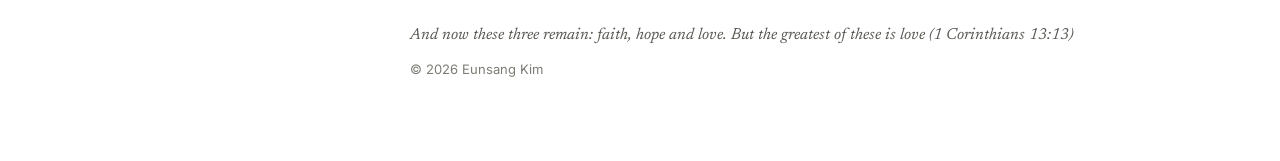
==== commit e3fc33bf: "Reword intro; add Yonsei Eagles Instagram Co-Authored-By: Claude Opus 5.5 <noreply@anthropic.com>" ====
--- a/index.html
+++ b/index.html
@@ -53,7 +53,7 @@
       <h2>About</h2>
       <div class="about">
         <div class="prose">
-          <p>Hi! I'm Eunsang Kim. I am a PhD student in the Department of Sociology at New York University. I'm interested in Environmental Sociology, Social Policy, Economic Sociology, and Urban Sociology.</p>
+          <p>Hi! I'm Eunsang Kim, a PhD student in the Department of Sociology at New York University. I'm interested in Environmental Sociology, Social Policy, Economic Sociology, and Urban Sociology.</p>
           <p>My research addresses two defining transitions of contemporary societies: the weakening of social relations in an era of individualization, and the marketization and distribution. Three questions guide my work.</p>
         </div>
         <img class="portrait" src="assets/img/profile.jpg" alt="Portrait of Eunsang Kim">
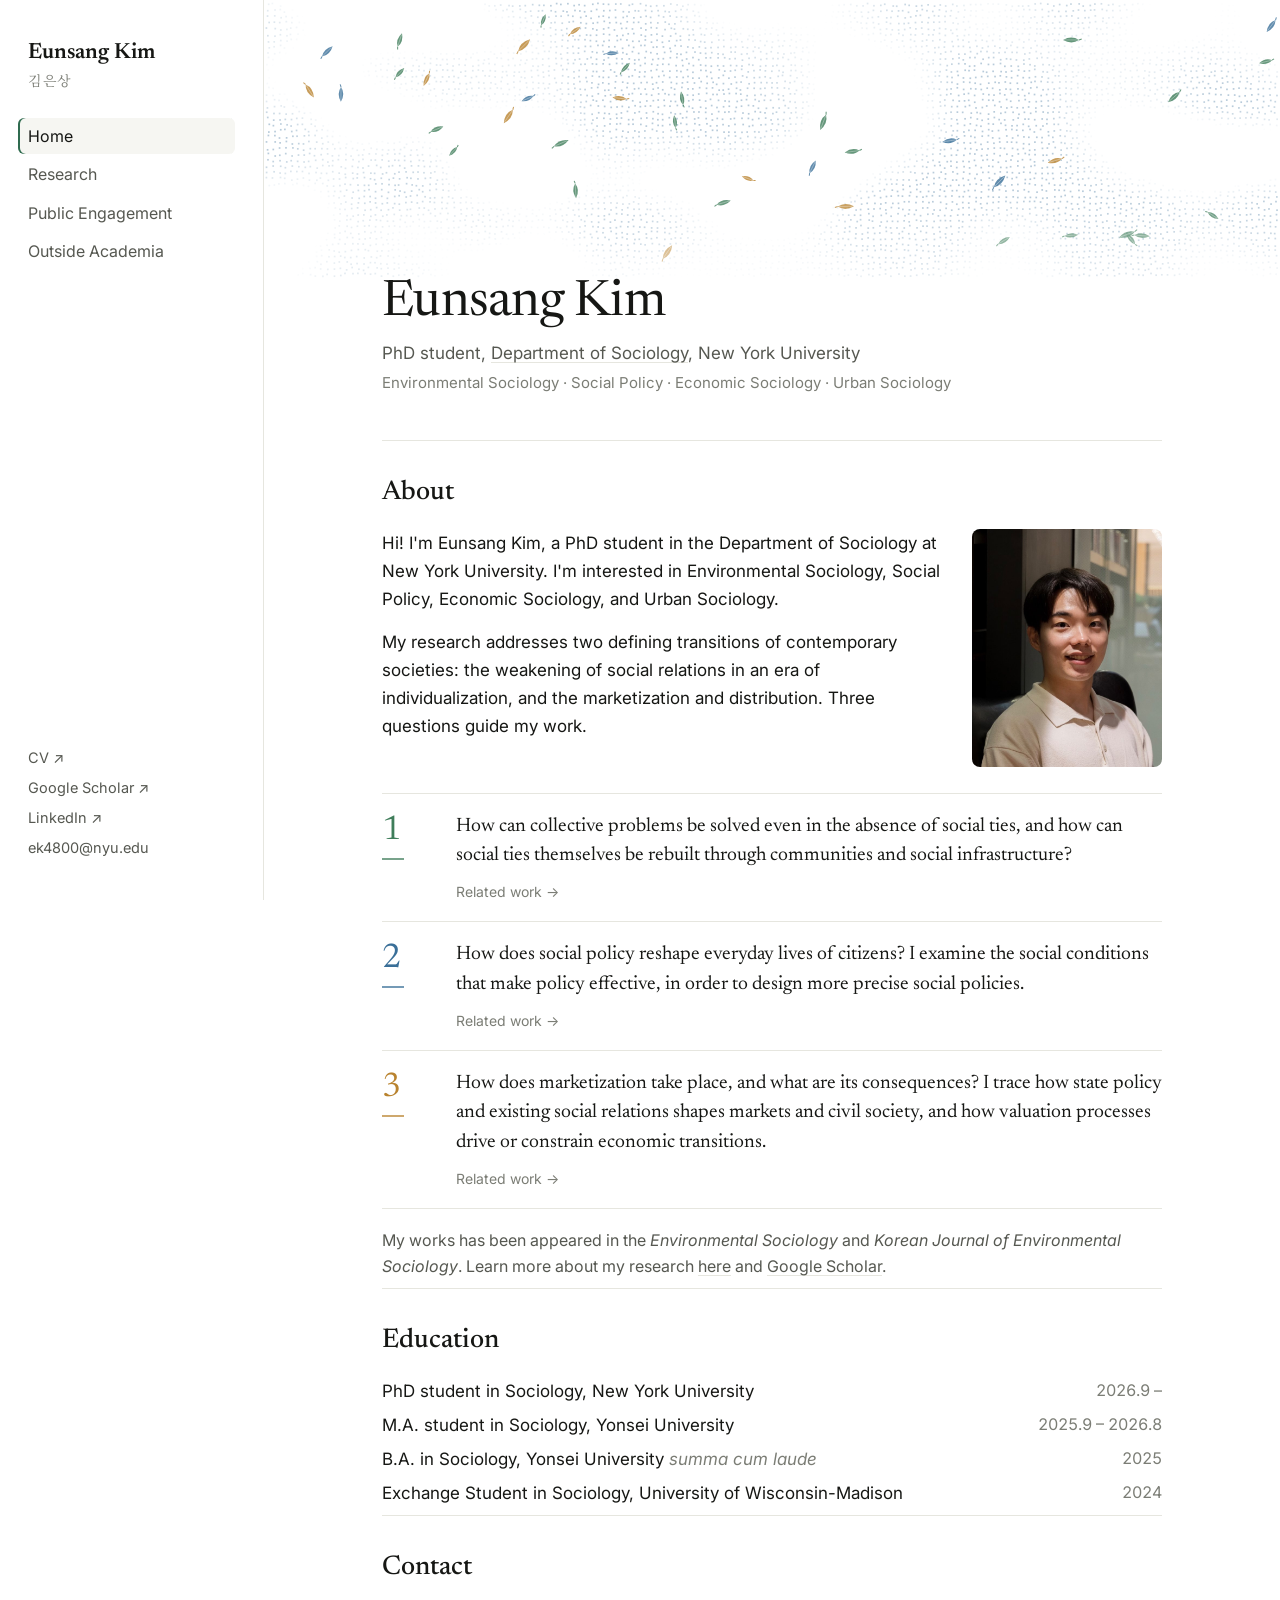
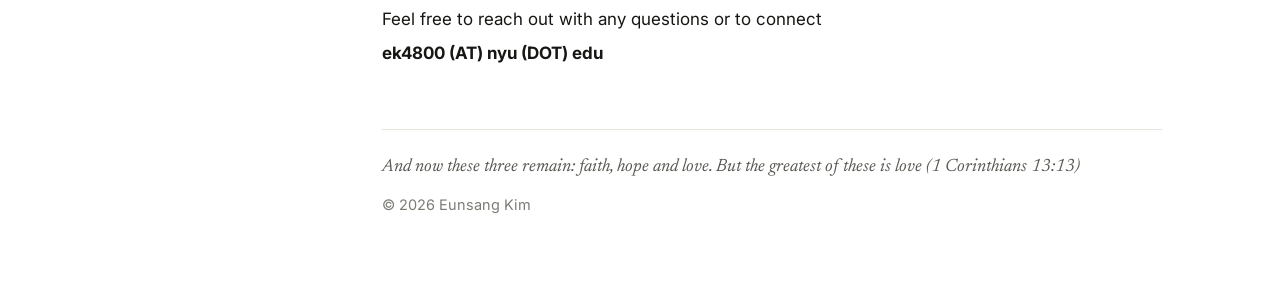
==== commit cbbbe003: "Larger type on laptop/desktop widths for readability Co-Authored-By: Claude Opus 5.5 <noreply@anthro" ====
--- a/index.html
+++ b/index.html
@@ -18,7 +18,7 @@
 <link rel="preconnect" href="https://fonts.gstatic.com" crossorigin>
 <link href="https://fonts.googleapis.com/css2?family=Inter:wght@400;500;600&family=Newsreader:ital,opsz,wght@0,6..72,400;0,6..72,500;0,6..72,600;1,6..72,400&display=swap" rel="stylesheet">
 <link href="https://fonts.googleapis.com/css2?family=Noto+Serif+KR:wght@400&text=%EA%B9%80%EC%9D%80%EC%83%81&display=swap" rel="stylesheet">
-<link rel="stylesheet" href="assets/style.css?v=3">
+<link rel="stylesheet" href="assets/style.css?v=4">
 </head>
 <body>
 <nav class="topbar" aria-label="Pages"><a href="index.html" aria-current="page">Home</a><a href="research.html">Research</a><a href="engagement.html">Public Engagement</a><a href="outside.html">Outside Academia</a><a href="https://drive.google.com/file/d/1_qo_aVGO8cDRxe0GpnkhuQXj25L4HvOu/view?usp=sharing" target="_blank" rel="noopener">CV ↗</a></nav>
--- a/assets/style.css
+++ b/assets/style.css
@@ -225,4 +225,48 @@
   .gallery { grid-template-columns: 1fr; }
   .awards .date { float: none; display: block; margin: 0; }
 }
+/* ---------- laptop / desktop: larger, easier-to-read type ---------- */
+@media (min-width: 861px) {
+  :root { --sidebar: 264px; --content: 780px; }
+  body { font-size: 17px; }
+  .brand .name { font-size: 22px; }
+  .brand .name-ko { font-size: 14px; }
+  .nav a { font-size: 16px; }
+  .side-links { font-size: 14.5px; }
+  .hero { height: min(440px, 62vh); }
+  .hero h1 { font-size: clamp(38px, 4.4vw, 50px); }
+  .hero .role { font-size: 17px; }
+  .hero .fields { font-size: 15px; }
+  .page-head h1 { font-size: clamp(36px, 4vw, 44px); }
+  .page-head p { font-size: 16px; }
+  .block > h2 { font-size: 27px; }
+  .block h3 { font-size: 13.5px; }
+  .about { grid-template-columns: minmax(0, 1fr) 190px; }
+  .portrait { width: 190px; }
+  .rq li { grid-template-columns: 60px minmax(0, 1fr); }
+  .rq .num { font-size: 34px; }
+  .rq .q { font-size: 19.5px; }
+  .rq .more { font-size: 14px; }
+  .venue { font-size: 16px; }
+  .dl dd { font-size: 16px; }
+  .pill { font-size: 14.5px; height: 34px; padding: 0 14px; }
+  .legend { font-size: 13.5px; }
+  .paper .title { font-size: 19px; }
+  .paper .meta { font-size: 16px; }
+  .tag { font-size: 11.5px; }
+  .honor { font-size: 14.5px; }
+  .lpill, details > summary { font-size: 14px; height: 30px; padding: 0 12px; }
+  .abstract { font-size: 16px; }
+  .awards .org { font-size: 16px; }
+  .awards .paper-t { font-size: 17px; }
+  .awards .date { font-size: 14.5px; }
+  .gallery img { height: 250px; }
+  .gallery figcaption { font-size: 13.5px; }
+  .item { grid-template-columns: 240px minmax(0, 1fr); gap: 30px; }
+  .item h4 { font-size: 20.5px; }
+  .item .sub { font-size: 14.5px; }
+  .item ul, .item p { font-size: 16px; }
+  .foot { font-size: 14.5px; }
+  .foot blockquote { font-size: 18px; }
+}
 @media (prefers-reduced-motion: reduce) { .hero-text { animation: none; } }
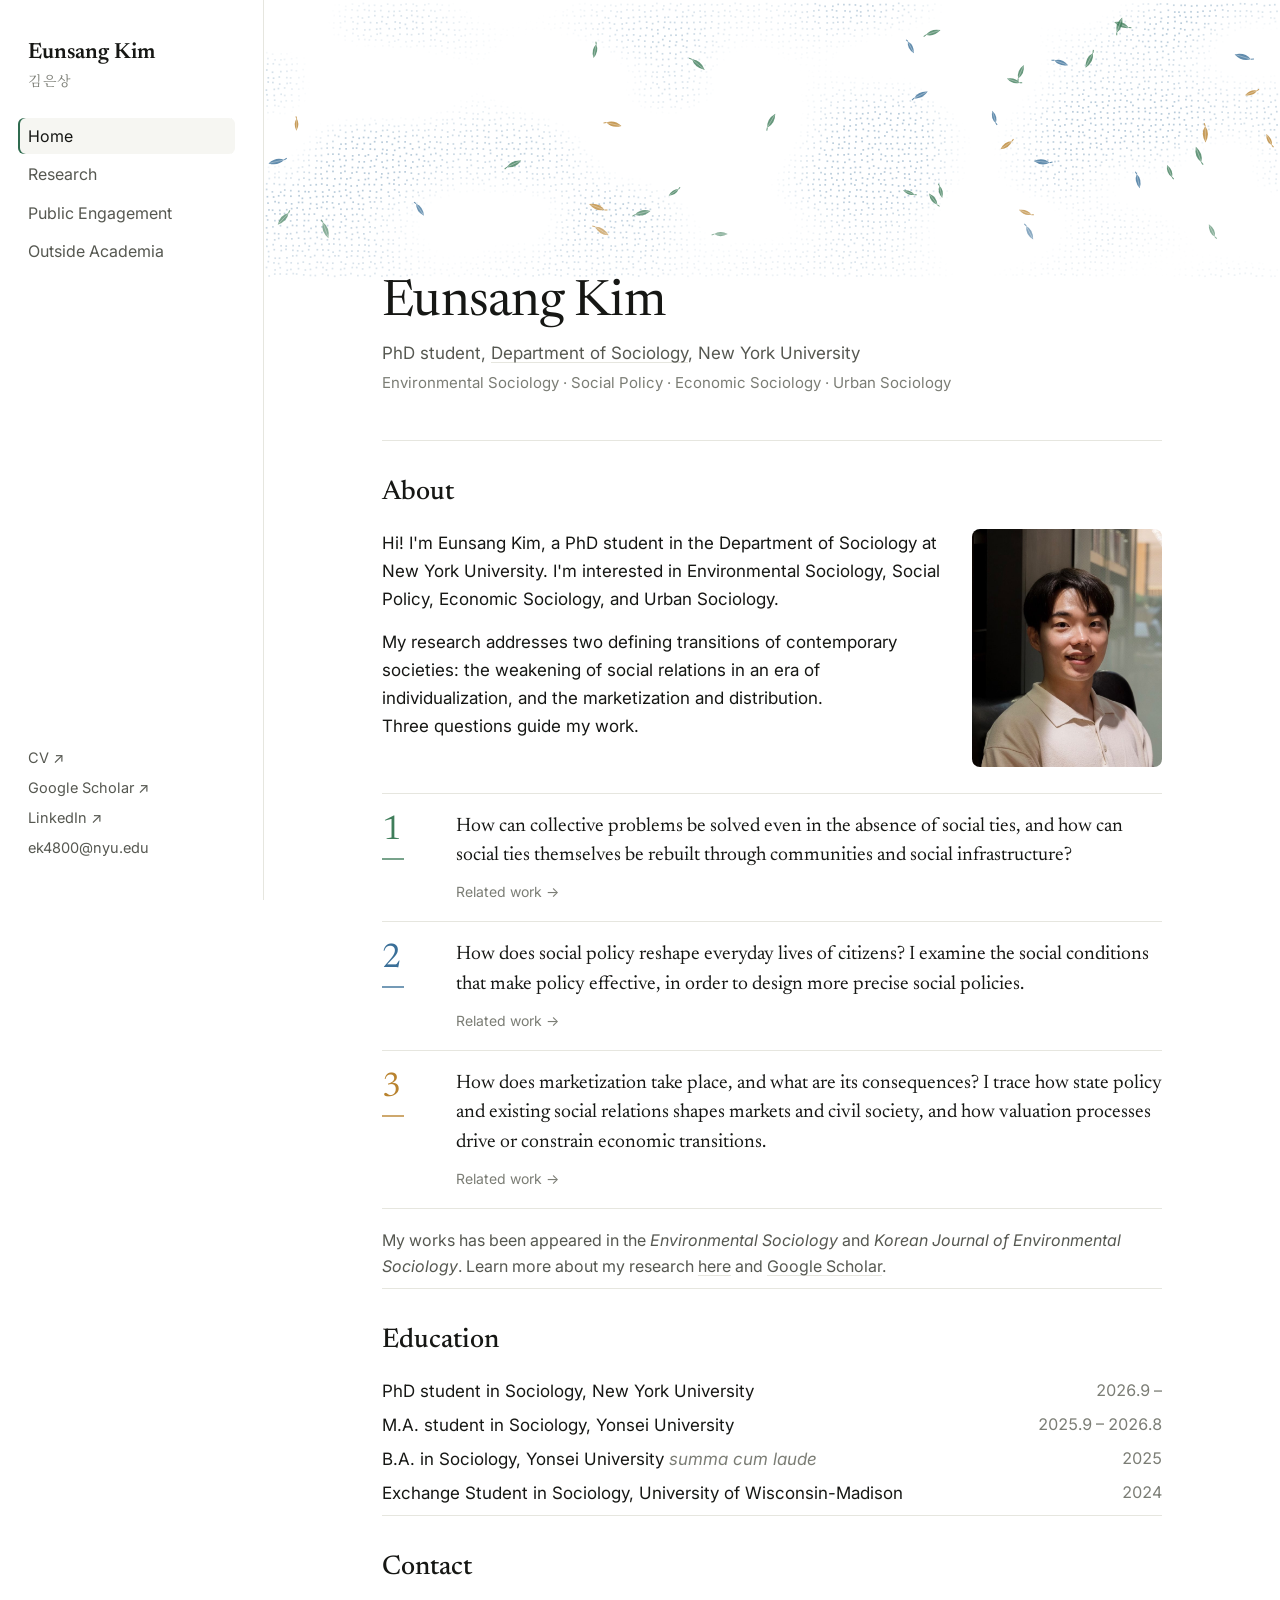
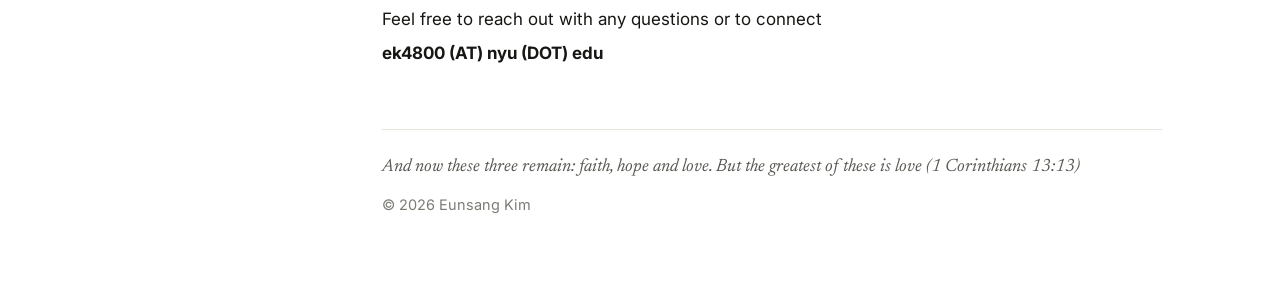
==== commit 560b3eb0: "Line break before 'Three questions' Co-Authored-By: Claude Opus 5.5 <noreply@anthropic.com>" ====
--- a/index.html
+++ b/index.html
@@ -54,7 +54,7 @@
       <div class="about">
         <div class="prose">
           <p>Hi! I'm Eunsang Kim, a PhD student in the Department of Sociology at New York University. I'm interested in Environmental Sociology, Social Policy, Economic Sociology, and Urban Sociology.</p>
-          <p>My research addresses two defining transitions of contemporary societies: the weakening of social relations in an era of individualization, and the marketization and distribution. Three questions guide my work.</p>
+          <p>My research addresses two defining transitions of contemporary societies: the weakening of social relations in an era of individualization, and the marketization and distribution.<br>Three questions guide my work.</p>
         </div>
         <img class="portrait" src="assets/img/profile.jpg" alt="Portrait of Eunsang Kim">
       </div>
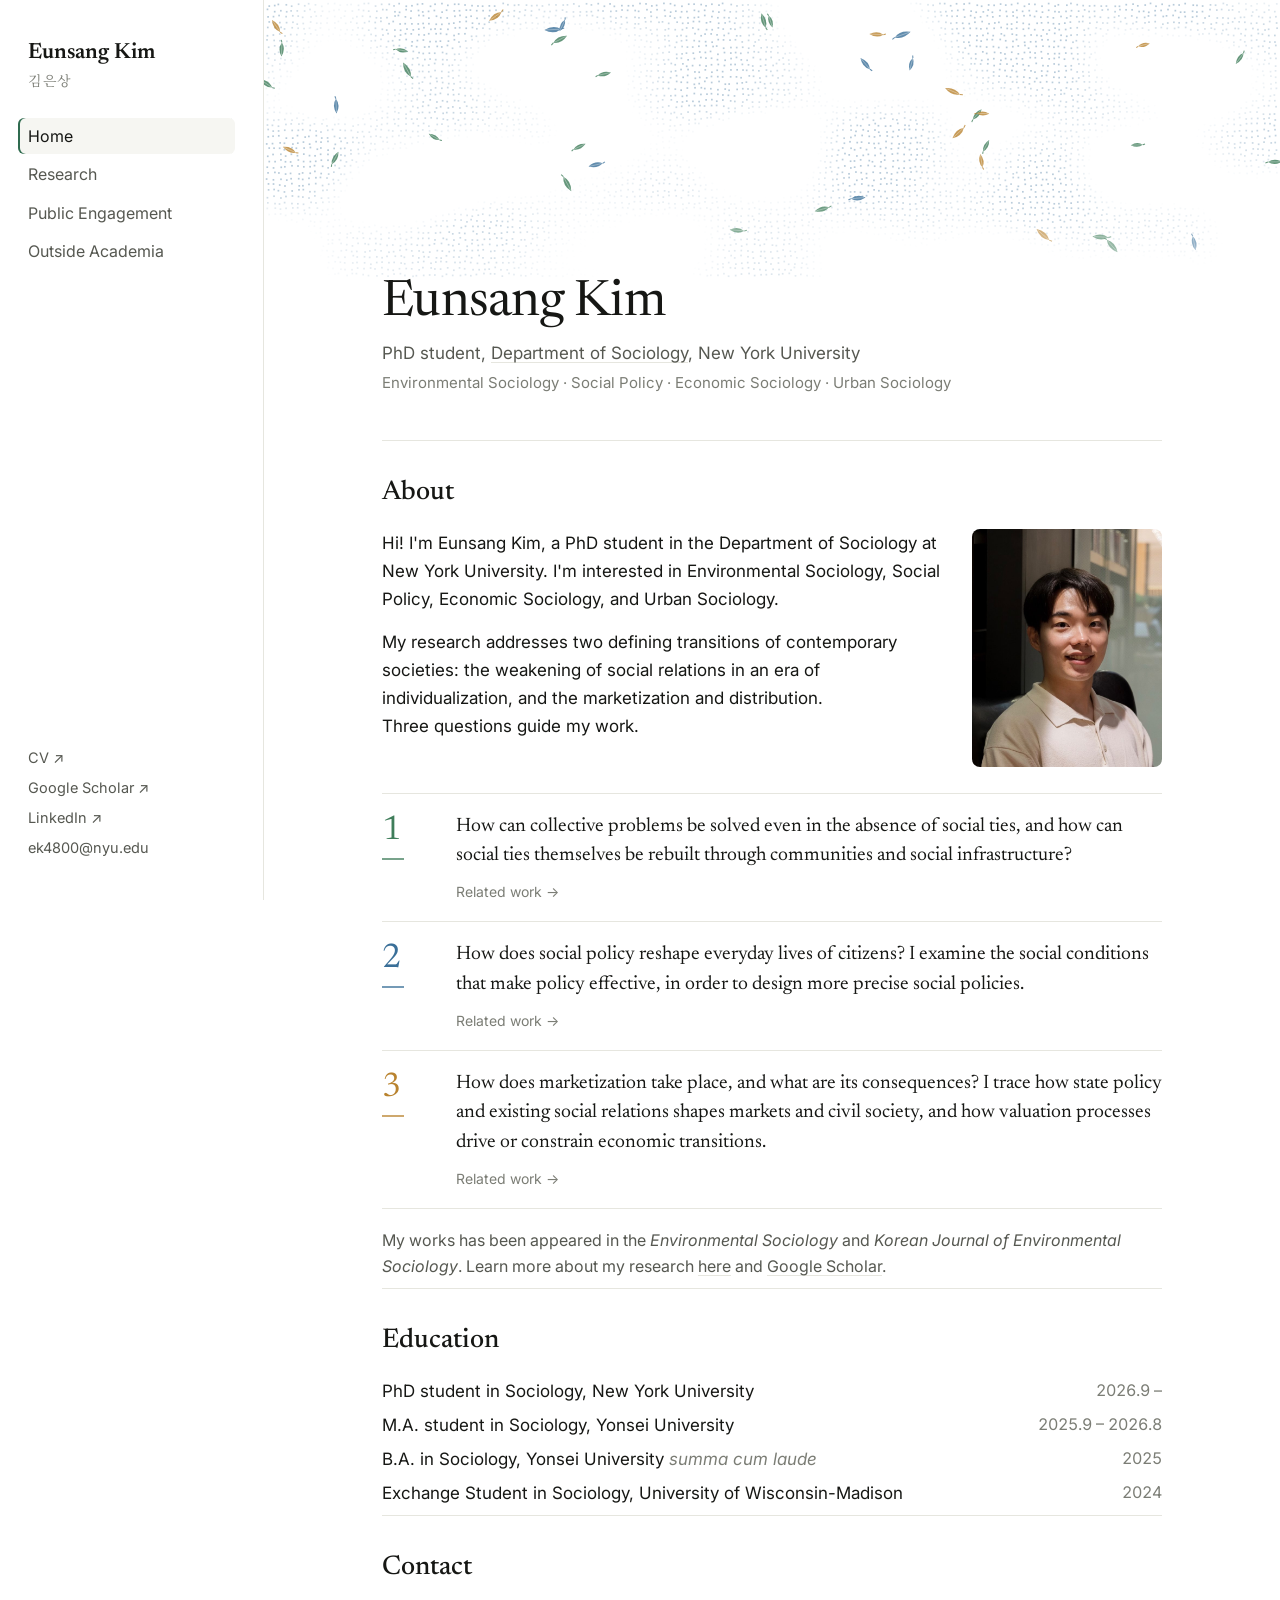
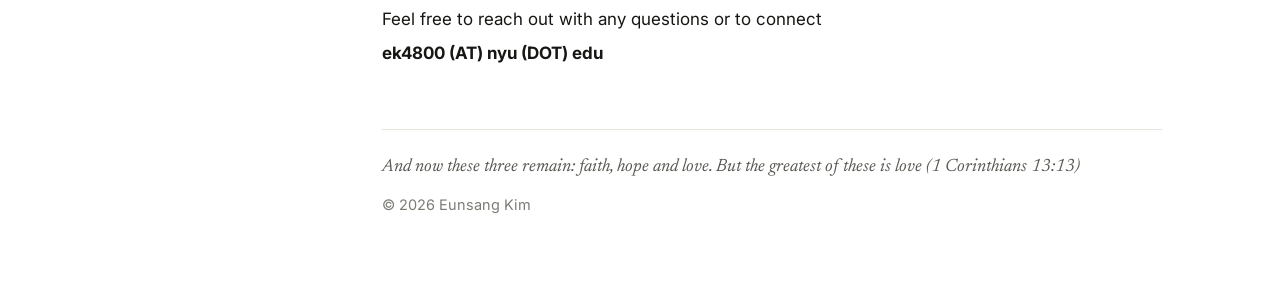
==== commit bb3d45e7: "Animated leaf header behind subpage titles Co-Authored-By: Claude Opus 5.5 <noreply@anthropic.com>" ====
--- a/index.html
+++ b/index.html
@@ -18,7 +18,7 @@
 <link rel="preconnect" href="https://fonts.gstatic.com" crossorigin>
 <link href="https://fonts.googleapis.com/css2?family=Inter:wght@400;500;600&family=Newsreader:ital,opsz,wght@0,6..72,400;0,6..72,500;0,6..72,600;1,6..72,400&display=swap" rel="stylesheet">
 <link href="https://fonts.googleapis.com/css2?family=Noto+Serif+KR:wght@400&text=%EA%B9%80%EC%9D%80%EC%83%81&display=swap" rel="stylesheet">
-<link rel="stylesheet" href="assets/style.css?v=4">
+<link rel="stylesheet" href="assets/style.css?v=5">
 </head>
 <body>
 <nav class="topbar" aria-label="Pages"><a href="index.html" aria-current="page">Home</a><a href="research.html">Research</a><a href="engagement.html">Public Engagement</a><a href="outside.html">Outside Academia</a><a href="https://drive.google.com/file/d/1_qo_aVGO8cDRxe0GpnkhuQXj25L4HvOu/view?usp=sharing" target="_blank" rel="noopener">CV ↗</a></nav>
--- a/assets/style.css
+++ b/assets/style.css
@@ -79,6 +79,8 @@
 .page-head { padding: 72px 0 28px; }
 .page-head h1 { font: 400 clamp(30px, 3.6vw, 38px)/1.1 var(--serif); margin: 0; letter-spacing: -0.015em; }
 .page-head p { color: var(--ink-3); margin: 8px 0 0; font-size: 14px; }
+.hero.hero-sub { height: 250px; padding-bottom: 30px; }
+.hero.hero-sub h1 { font-size: clamp(30px, 3.6vw, 38px); margin: 0; }
 
 /* ---------- sections ---------- */
 .block { padding: 36px 0 8px; border-top: 1px solid var(--line); }
@@ -216,6 +218,7 @@
   .stream { inset: 0 -20px; width: calc(100% + 40px); }
 
   .page-head { padding-top: 36px; }
+  .hero.hero-sub { height: 190px; padding-bottom: 22px; }
   .about { grid-template-columns: 1fr; gap: 20px; }
   .portrait { width: 140px; order: -1; }
   .rq li { grid-template-columns: 40px minmax(0, 1fr); }
@@ -238,6 +241,8 @@
   .hero .role { font-size: 17px; }
   .hero .fields { font-size: 15px; }
   .page-head h1 { font-size: clamp(36px, 4vw, 44px); }
+  .hero.hero-sub { height: 280px; }
+  .hero.hero-sub h1 { font-size: clamp(36px, 4vw, 44px); }
   .page-head p { font-size: 16px; }
   .block > h2 { font-size: 27px; }
   .block h3 { font-size: 13.5px; }
